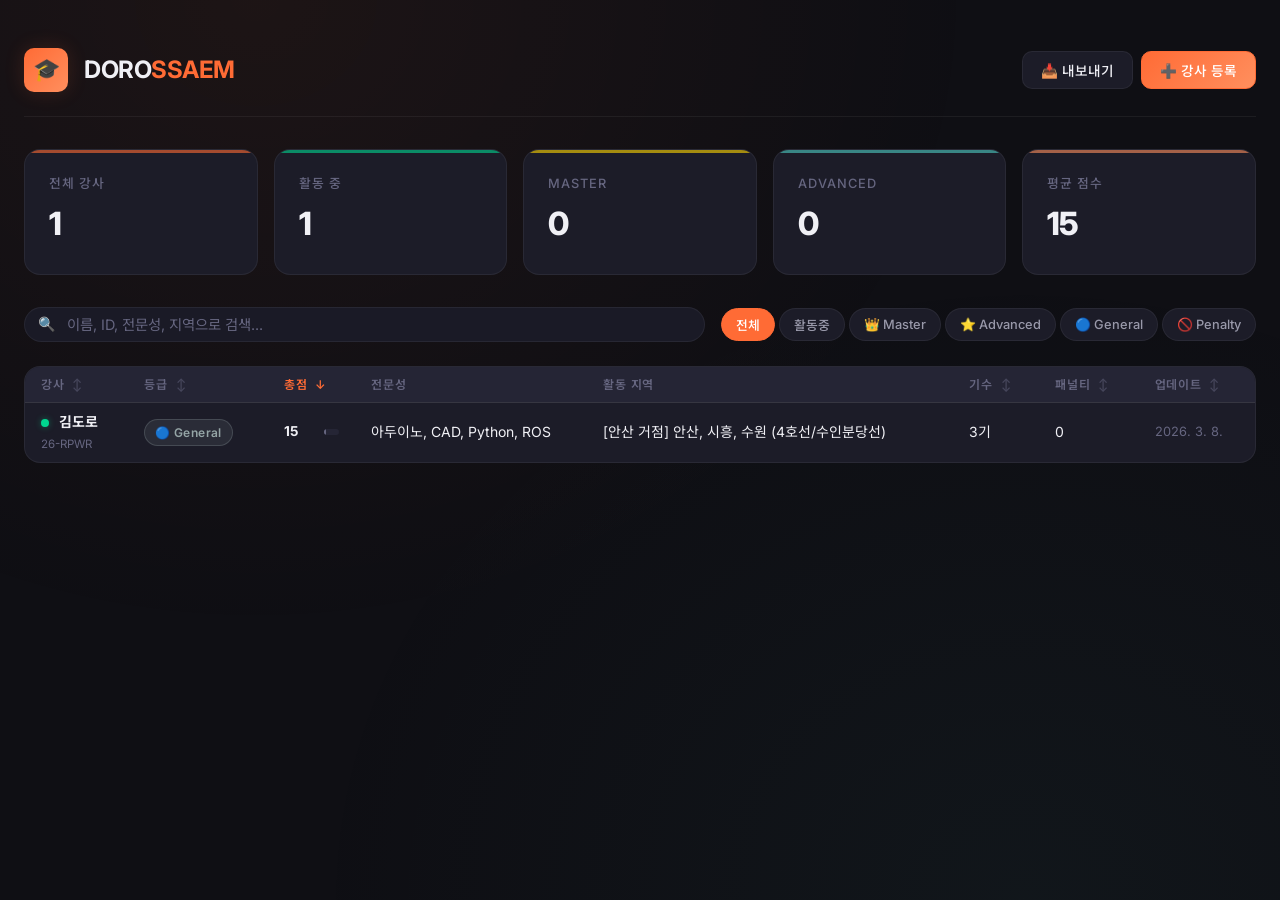
==== app/index.html @ e7f87808 "Ver 2: 프로젝트 재구성 - HTML/JS 기반 강사관리 시스템" ====
<!DOCTYPE html>
<html lang="ko">
<head>
  <meta charset="UTF-8">
  <meta name="viewport" content="width=device-width, initial-scale=1.0">
  <meta name="description" content="DORO 강사관리 시스템 Ver 2 — 강사 DB 관리 대시보드">
  <title>DOROSSAEM — 강사관리 시스템</title>
  <link rel="stylesheet" href="style.css">
  <link rel="icon" href="data:image/svg+xml,<svg xmlns='http://www.w3.org/2000/svg' viewBox='0 0 100 100'><text y='.9em' font-size='90'>🎓</text></svg>">
</head>
<body>

<div class="app-container">

  <!-- ─── Header ─── -->
  <header class="app-header">
    <div class="app-logo">
      <div class="app-logo-icon">🎓</div>
      <h1>DORO<span>SSAEM</span></h1>
    </div>
    <div class="header-actions">
      <button class="btn btn-secondary" id="btnExport">📥 내보내기</button>
      <button class="btn btn-primary" id="btnAddInstructor">➕ 강사 등록</button>
    </div>
  </header>

  <!-- ─── Stats ─── -->
  <section class="stats-bar" id="statsBar">
    <div class="stat-card" style="--stat-color: var(--color-primary)">
      <div class="stat-label">전체 강사</div>
      <div class="stat-value" id="statTotal">0</div>
    </div>
    <div class="stat-card" style="--stat-color: var(--status-active)">
      <div class="stat-label">활동 중</div>
      <div class="stat-value" id="statActive">0</div>
    </div>
    <div class="stat-card" style="--stat-color: var(--tier-master)">
      <div class="stat-label">Master</div>
      <div class="stat-value" id="statMaster">0</div>
    </div>
    <div class="stat-card" style="--stat-color: var(--tier-advanced)">
      <div class="stat-label">Advanced</div>
      <div class="stat-value" id="statAdvanced">0</div>
    </div>
    <div class="stat-card" style="--stat-color: var(--color-primary-light)">
      <div class="stat-label">평균 점수</div>
      <div class="stat-value" id="statAvg">0</div>
    </div>
  </section>

  <!-- ─── Toolbar ─── -->
  <div class="toolbar">
    <div class="search-box">
      <input type="text" id="searchInput" placeholder="이름, ID, 전문성, 지역으로 검색..." autocomplete="off">
    </div>
    <div class="filter-chips">
      <button class="chip active" data-filter="all">전체</button>
      <button class="chip" data-filter="active">활동중</button>
      <button class="chip" data-filter="Master">👑 Master</button>
      <button class="chip" data-filter="Advanced">⭐ Advanced</button>
      <button class="chip" data-filter="General">🔵 General</button>
      <button class="chip" data-filter="Penalty">🚫 Penalty</button>
    </div>
  </div>

  <!-- ─── Table ─── -->
  <div class="table-container">
    <table class="data-table" id="instructorTable">
      <thead>
        <tr>
          <th data-sort="name" onclick="UI.handleSort('name')">강사 <span class="sort-arrow">↕</span></th>
          <th data-sort="tier" onclick="UI.handleSort('tier')">등급 <span class="sort-arrow">↕</span></th>
          <th data-sort="total_score" onclick="UI.handleSort('total_score')">총점 <span class="sort-arrow">↕</span></th>
          <th>전문성</th>
          <th>활동 지역</th>
          <th data-sort="first_cohort" onclick="UI.handleSort('first_cohort')">기수 <span class="sort-arrow">↕</span></th>
          <th data-sort="penalty_count" onclick="UI.handleSort('penalty_count')">패널티 <span class="sort-arrow">↕</span></th>
          <th data-sort="last_updated" onclick="UI.handleSort('last_updated')">업데이트 <span class="sort-arrow">↕</span></th>
        </tr>
      </thead>
      <tbody id="tableBody">
      </tbody>
    </table>
  </div>

</div>

<!-- ─── Add/Edit Modal ─── -->
<div class="modal-overlay" id="modalOverlay">
  <div class="modal">
    <div class="modal-header">
      <h2 id="modalTitle">강사 등록</h2>
      <button class="modal-close" id="modalClose">✕</button>
    </div>
    <form id="instructorForm">
      <input type="hidden" id="formMode" value="add">
      <input type="hidden" id="formId" value="">

      <div class="form-row">
        <div class="form-group">
          <label class="form-label" for="fieldInstructorId">고유 ID</label>
          <input class="form-input" id="fieldInstructorId" readonly>
        </div>
        <div class="form-group">
          <label class="form-label" for="fieldName">이름 *</label>
          <input class="form-input" id="fieldName" required placeholder="강사 이름">
        </div>
      </div>

      <div class="form-row">
        <div class="form-group">
          <label class="form-label" for="fieldCohort">최초 기수</label>
          <input class="form-input" id="fieldCohort" placeholder="예: 3기">
        </div>
        <div class="form-group">
          <label class="form-label" for="fieldStatus">활동 상태</label>
          <select class="form-select" id="fieldStatus">
            <option value="active">Active (활동중)</option>
            <option value="inactive">Inactive (비활동)</option>
          </select>
        </div>
      </div>

      <div class="form-group">
        <label class="form-label" for="fieldRegion">활동 지역</label>
        <input class="form-input" id="fieldRegion" placeholder="예: [안산 거점] 안산, 시흥, 수원">
      </div>

      <div class="form-group">
        <label class="form-label" for="fieldTime">활동 시간</label>
        <input class="form-input" id="fieldTime" placeholder="예: 오전-월,화,목 / 오후-화,수,목,금,토">
      </div>

      <div class="form-group">
        <label class="form-label" for="fieldSpecialty">전문성</label>
        <input class="form-input" id="fieldSpecialty" placeholder="예: 아두이노, CAD, Python, ROS">
      </div>

      <div class="form-actions">
        <button type="button" class="btn btn-secondary" onclick="UI.closeModal()">취소</button>
        <button type="submit" class="btn btn-primary">💾 저장</button>
      </div>
    </form>
  </div>
</div>

<!-- ─── Detail Modal ─── -->
<div class="modal-overlay" id="detailOverlay">
  <div class="modal" style="max-width:720px">
    <div class="modal-header">
      <h2>강사 상세 정보</h2>
      <button class="modal-close" id="detailClose">✕</button>
    </div>
    <div id="detailContent"></div>
  </div>
</div>

<!-- ─── Toast Container ─── -->
<div class="toast-container" id="toastContainer"></div>

<script src="app.js"></script>
</body>
</html>
---- app/style.css ----
/* ===================================
   DORO 강사관리 시스템 Ver 2
   Design System & Styles
   =================================== */

@import url('https://fonts.googleapis.com/css2?family=Inter:wght@300;400;500;600;700;800&family=Noto+Sans+KR:wght@300;400;500;600;700&display=swap');

/* ─── CSS Variables ─── */
:root {
  /* Brand Colors */
  --color-primary: #FF6B35;
  --color-primary-light: #FF8F5E;
  --color-primary-dark: #E0551F;
  --color-primary-glow: rgba(255, 107, 53, 0.15);

  /* Tier Colors */
  --tier-master: #FFD700;
  --tier-master-bg: rgba(255, 215, 0, 0.12);
  --tier-advanced: #4ECDC4;
  --tier-advanced-bg: rgba(78, 205, 196, 0.12);
  --tier-general: #95A5A6;
  --tier-general-bg: rgba(149, 165, 166, 0.12);
  --tier-penalty: #E74C3C;
  --tier-penalty-bg: rgba(231, 76, 60, 0.12);

  /* Dark Theme */
  --bg-primary: #0F0F14;
  --bg-secondary: #16161E;
  --bg-card: #1C1C28;
  --bg-card-hover: #22222F;
  --bg-elevated: #252535;
  --bg-input: #1A1A26;

  /* Text */
  --text-primary: #F0F0F5;
  --text-secondary: #9999AA;
  --text-muted: #666680;
  --text-inverted: #0F0F14;

  /* Borders */
  --border-color: rgba(255, 255, 255, 0.06);
  --border-hover: rgba(255, 255, 255, 0.12);
  --border-focus: var(--color-primary);

  /* Status */
  --status-active: #00D68F;
  --status-inactive: #FF6B6B;

  /* Spacing */
  --space-xs: 4px;
  --space-sm: 8px;
  --space-md: 16px;
  --space-lg: 24px;
  --space-xl: 32px;
  --space-2xl: 48px;

  /* Radius */
  --radius-sm: 6px;
  --radius-md: 10px;
  --radius-lg: 16px;
  --radius-xl: 20px;
  --radius-full: 999px;

  /* Shadows */
  --shadow-sm: 0 2px 4px rgba(0, 0, 0, 0.3);
  --shadow-md: 0 4px 12px rgba(0, 0, 0, 0.4);
  --shadow-lg: 0 8px 32px rgba(0, 0, 0, 0.5);
  --shadow-glow: 0 0 20px var(--color-primary-glow);

  /* Transitions */
  --transition-fast: 150ms ease;
  --transition-normal: 250ms ease;
  --transition-slow: 400ms cubic-bezier(0.16, 1, 0.3, 1);
}

/* ─── Reset & Base ─── */
*, *::before, *::after {
  box-sizing: border-box;
  margin: 0;
  padding: 0;
}

html {
  font-size: 16px;
  scroll-behavior: smooth;
}

body {
  font-family: 'Inter', 'Noto Sans KR', -apple-system, sans-serif;
  background: var(--bg-primary);
  color: var(--text-primary);
  line-height: 1.6;
  min-height: 100vh;
  -webkit-font-smoothing: antialiased;
}

/* ─── Background Pattern ─── */
body::before {
  content: '';
  position: fixed;
  inset: 0;
  background:
    radial-gradient(ellipse at 20% 0%, rgba(255, 107, 53, 0.06) 0%, transparent 50%),
    radial-gradient(ellipse at 80% 100%, rgba(78, 205, 196, 0.04) 0%, transparent 50%);
  pointer-events: none;
  z-index: 0;
}

/* ─── Layout ─── */
.app-container {
  position: relative;
  z-index: 1;
  max-width: 1400px;
  margin: 0 auto;
  padding: var(--space-lg);
}

/* ─── Header ─── */
.app-header {
  display: flex;
  align-items: center;
  justify-content: space-between;
  padding: var(--space-lg) 0;
  margin-bottom: var(--space-xl);
  border-bottom: 1px solid var(--border-color);
}

.app-logo {
  display: flex;
  align-items: center;
  gap: var(--space-md);
}

.app-logo-icon {
  width: 44px;
  height: 44px;
  background: linear-gradient(135deg, var(--color-primary), var(--color-primary-light));
  border-radius: var(--radius-md);
  display: flex;
  align-items: center;
  justify-content: center;
  font-size: 22px;
  box-shadow: var(--shadow-glow);
}

.app-logo h1 {
  font-size: 1.5rem;
  font-weight: 700;
  letter-spacing: -0.02em;
}

.app-logo h1 span {
  color: var(--color-primary);
}

.header-actions {
  display: flex;
  gap: var(--space-sm);
}

/* ─── Stats Bar ─── */
.stats-bar {
  display: grid;
  grid-template-columns: repeat(auto-fit, minmax(200px, 1fr));
  gap: var(--space-md);
  margin-bottom: var(--space-xl);
}

.stat-card {
  background: var(--bg-card);
  border: 1px solid var(--border-color);
  border-radius: var(--radius-lg);
  padding: var(--space-lg);
  transition: all var(--transition-normal);
  position: relative;
  overflow: hidden;
}

.stat-card::before {
  content: '';
  position: absolute;
  top: 0;
  left: 0;
  right: 0;
  height: 3px;
  background: var(--stat-color, var(--color-primary));
  opacity: 0.6;
  transition: opacity var(--transition-normal);
}

.stat-card:hover {
  transform: translateY(-2px);
  border-color: var(--border-hover);
  box-shadow: var(--shadow-md);
}

.stat-card:hover::before {
  opacity: 1;
}

.stat-label {
  font-size: 0.8rem;
  color: var(--text-muted);
  text-transform: uppercase;
  letter-spacing: 0.08em;
  font-weight: 500;
  margin-bottom: var(--space-xs);
}

.stat-value {
  font-size: 2rem;
  font-weight: 800;
  letter-spacing: -0.03em;
  color: var(--text-primary);
}

.stat-sub {
  font-size: 0.8rem;
  color: var(--text-secondary);
  margin-top: var(--space-xs);
}

/* ─── Filter/Toolbar ─── */
.toolbar {
  display: flex;
  align-items: center;
  gap: var(--space-md);
  margin-bottom: var(--space-lg);
  flex-wrap: wrap;
}

.search-box {
  flex: 1;
  min-width: 240px;
  position: relative;
}

.search-box input {
  width: 100%;
  padding: var(--space-sm) var(--space-md) var(--space-sm) 42px;
  background: var(--bg-input);
  border: 1px solid var(--border-color);
  border-radius: var(--radius-full);
  color: var(--text-primary);
  font-size: 0.9rem;
  font-family: inherit;
  transition: all var(--transition-normal);
  outline: none;
}

.search-box input:focus {
  border-color: var(--border-focus);
  box-shadow: 0 0 0 3px var(--color-primary-glow);
}

.search-box input::placeholder {
  color: var(--text-muted);
}

.search-box::before {
  content: '🔍';
  position: absolute;
  left: 14px;
  top: 50%;
  transform: translateY(-50%);
  font-size: 14px;
  pointer-events: none;
}

.filter-chips {
  display: flex;
  gap: var(--space-xs);
}

.chip {
  padding: 6px 14px;
  background: var(--bg-card);
  border: 1px solid var(--border-color);
  border-radius: var(--radius-full);
  font-size: 0.8rem;
  font-weight: 500;
  color: var(--text-secondary);
  cursor: pointer;
  transition: all var(--transition-fast);
  font-family: inherit;
  white-space: nowrap;
}

.chip:hover {
  border-color: var(--border-hover);
  color: var(--text-primary);
}

.chip.active {
  background: var(--color-primary);
  border-color: var(--color-primary);
  color: white;
}

/* ─── Buttons ─── */
.btn {
  display: inline-flex;
  align-items: center;
  gap: var(--space-sm);
  padding: 8px 18px;
  border: 1px solid var(--border-color);
  border-radius: var(--radius-md);
  font-size: 0.85rem;
  font-weight: 500;
  font-family: inherit;
  cursor: pointer;
  transition: all var(--transition-fast);
  white-space: nowrap;
}

.btn-primary {
  background: linear-gradient(135deg, var(--color-primary), var(--color-primary-light));
  border-color: var(--color-primary);
  color: white;
}

.btn-primary:hover {
  transform: translateY(-1px);
  box-shadow: var(--shadow-glow);
}

.btn-secondary {
  background: var(--bg-card);
  color: var(--text-primary);
}

.btn-secondary:hover {
  background: var(--bg-card-hover);
  border-color: var(--border-hover);
}

.btn-danger {
  background: transparent;
  border-color: var(--tier-penalty);
  color: var(--tier-penalty);
}

.btn-danger:hover {
  background: var(--tier-penalty-bg);
}

.btn-icon {
  width: 36px;
  height: 36px;
  padding: 0;
  display: flex;
  align-items: center;
  justify-content: center;
  border-radius: var(--radius-md);
}

/* ─── Table ─── */
.table-container {
  background: var(--bg-card);
  border: 1px solid var(--border-color);
  border-radius: var(--radius-lg);
  overflow: hidden;
}

.data-table {
  width: 100%;
  border-collapse: collapse;
}

.data-table thead {
  background: var(--bg-elevated);
}

.data-table th {
  padding: var(--space-sm) var(--space-md);
  font-size: 0.75rem;
  font-weight: 600;
  color: var(--text-muted);
  text-transform: uppercase;
  letter-spacing: 0.06em;
  text-align: left;
  white-space: nowrap;
  border-bottom: 1px solid var(--border-color);
  cursor: pointer;
  transition: color var(--transition-fast);
  user-select: none;
}

.data-table th:hover {
  color: var(--text-primary);
}

.data-table th.sorted {
  color: var(--color-primary);
}

.data-table th .sort-arrow {
  margin-left: 4px;
  opacity: 0.5;
}

.data-table th.sorted .sort-arrow {
  opacity: 1;
}

.data-table td {
  padding: var(--space-sm) var(--space-md);
  font-size: 0.875rem;
  border-bottom: 1px solid var(--border-color);
  vertical-align: middle;
}

.data-table tbody tr {
  transition: background var(--transition-fast);
  cursor: pointer;
}

.data-table tbody tr:hover {
  background: var(--bg-card-hover);
}

.data-table tbody tr:last-child td {
  border-bottom: none;
}

/* ─── Tier Badge ─── */
.tier-badge {
  display: inline-flex;
  align-items: center;
  gap: 4px;
  padding: 3px 10px;
  border-radius: var(--radius-full);
  font-size: 0.75rem;
  font-weight: 600;
  letter-spacing: 0.03em;
}

.tier-badge.master {
  background: var(--tier-master-bg);
  color: var(--tier-master);
  border: 1px solid rgba(255, 215, 0, 0.25);
}

.tier-badge.advanced {
  background: var(--tier-advanced-bg);
  color: var(--tier-advanced);
  border: 1px solid rgba(78, 205, 196, 0.25);
}

.tier-badge.general {
  background: var(--tier-general-bg);
  color: var(--tier-general);
  border: 1px solid rgba(149, 165, 166, 0.25);
}

.tier-badge.penalty {
  background: var(--tier-penalty-bg);
  color: var(--tier-penalty);
  border: 1px solid rgba(231, 76, 60, 0.25);
}

/* ─── Status Dot ─── */
.status-dot {
  width: 8px;
  height: 8px;
  border-radius: 50%;
  display: inline-block;
  margin-right: 6px;
}

.status-dot.active {
  background: var(--status-active);
  box-shadow: 0 0 6px rgba(0, 214, 143, 0.4);
}

.status-dot.inactive {
  background: var(--status-inactive);
}

/* ─── Score Bar ─── */
.score-bar-container {
  display: flex;
  align-items: center;
  gap: var(--space-sm);
}

.score-bar {
  flex: 1;
  height: 6px;
  background: var(--bg-elevated);
  border-radius: var(--radius-full);
  overflow: hidden;
  max-width: 80px;
}

.score-bar-fill {
  height: 100%;
  border-radius: var(--radius-full);
  transition: width var(--transition-slow);
}

.score-value {
  font-weight: 700;
  font-size: 0.85rem;
  min-width: 32px;
}

/* ─── Modal ─── */
.modal-overlay {
  position: fixed;
  inset: 0;
  background: rgba(0, 0, 0, 0.7);
  backdrop-filter: blur(4px);
  z-index: 1000;
  display: flex;
  align-items: center;
  justify-content: center;
  opacity: 0;
  visibility: hidden;
  transition: all var(--transition-normal);
}

.modal-overlay.active {
  opacity: 1;
  visibility: visible;
}

.modal {
  background: var(--bg-secondary);
  border: 1px solid var(--border-color);
  border-radius: var(--radius-xl);
  width: 90%;
  max-width: 640px;
  max-height: 85vh;
  overflow-y: auto;
  padding: var(--space-xl);
  transform: translateY(20px) scale(0.97);
  transition: transform var(--transition-slow);
}

.modal-overlay.active .modal {
  transform: translateY(0) scale(1);
}

.modal-header {
  display: flex;
  align-items: center;
  justify-content: space-between;
  margin-bottom: var(--space-lg);
}

.modal-header h2 {
  font-size: 1.25rem;
  font-weight: 700;
}

.modal-close {
  width: 32px;
  height: 32px;
  background: var(--bg-card);
  border: 1px solid var(--border-color);
  border-radius: var(--radius-sm);
  color: var(--text-secondary);
  font-size: 16px;
  cursor: pointer;
  display: flex;
  align-items: center;
  justify-content: center;
  transition: all var(--transition-fast);
}

.modal-close:hover {
  background: var(--bg-card-hover);
  color: var(--text-primary);
}

/* ─── Form ─── */
.form-group {
  margin-bottom: var(--space-md);
}

.form-label {
  display: block;
  font-size: 0.8rem;
  font-weight: 500;
  color: var(--text-secondary);
  margin-bottom: var(--space-xs);
}

.form-input, .form-select, .form-textarea {
  width: 100%;
  padding: var(--space-sm) var(--space-md);
  background: var(--bg-input);
  border: 1px solid var(--border-color);
  border-radius: var(--radius-md);
  color: var(--text-primary);
  font-size: 0.9rem;
  font-family: inherit;
  transition: all var(--transition-normal);
  outline: none;
}

.form-input:focus, .form-select:focus, .form-textarea:focus {
  border-color: var(--border-focus);
  box-shadow: 0 0 0 3px var(--color-primary-glow);
}

.form-select {
  cursor: pointer;
  appearance: none;
  background-image: url("data:image/svg+xml,%3Csvg xmlns='http://www.w3.org/2000/svg' width='12' height='12' viewBox='0 0 24 24' fill='none' stroke='%239999AA' stroke-width='2' stroke-linecap='round' stroke-linejoin='round'%3E%3Cpolyline points='6 9 12 15 18 9'%3E%3C/polyline%3E%3C/svg%3E");
  background-repeat: no-repeat;
  background-position: right 12px center;
  padding-right: 36px;
}

.form-textarea {
  resize: vertical;
  min-height: 80px;
}

.form-row {
  display: grid;
  grid-template-columns: 1fr 1fr;
  gap: var(--space-md);
}

.form-actions {
  display: flex;
  justify-content: flex-end;
  gap: var(--space-sm);
  margin-top: var(--space-lg);
  padding-top: var(--space-lg);
  border-top: 1px solid var(--border-color);
}

/* ─── Detail Panel ─── */
.detail-section {
  margin-bottom: var(--space-lg);
}

.detail-section-title {
  font-size: 0.75rem;
  font-weight: 600;
  color: var(--text-muted);
  text-transform: uppercase;
  letter-spacing: 0.08em;
  margin-bottom: var(--space-sm);
  padding-bottom: var(--space-xs);
  border-bottom: 1px solid var(--border-color);
}

.detail-grid {
  display: grid;
  grid-template-columns: 1fr 1fr;
  gap: var(--space-sm) var(--space-lg);
}

.detail-item {
  padding: var(--space-xs) 0;
}

.detail-item-label {
  font-size: 0.75rem;
  color: var(--text-muted);
}

.detail-item-value {
  font-size: 0.9rem;
  font-weight: 500;
  color: var(--text-primary);
  margin-top: 2px;
}

/* ─── Log List ─── */
.log-list {
  list-style: none;
}

.log-item {
  display: flex;
  align-items: flex-start;
  gap: var(--space-md);
  padding: var(--space-sm) 0;
  border-bottom: 1px solid var(--border-color);
}

.log-item:last-child {
  border-bottom: none;
}

.log-point {
  font-weight: 700;
  font-size: 0.85rem;
  min-width: 40px;
  text-align: right;
}

.log-point.positive { color: var(--status-active); }
.log-point.negative { color: var(--tier-penalty); }

.log-info {
  flex: 1;
}

.log-type {
  font-weight: 500;
  font-size: 0.85rem;
}

.log-meta {
  font-size: 0.75rem;
  color: var(--text-muted);
  margin-top: 2px;
}

/* ─── Tabs ─── */
.tabs {
  display: flex;
  gap: 2px;
  background: var(--bg-elevated);
  border-radius: var(--radius-md);
  padding: 3px;
  margin-bottom: var(--space-lg);
}

.tab {
  flex: 1;
  padding: 8px var(--space-md);
  background: transparent;
  border: none;
  border-radius: var(--radius-sm);
  color: var(--text-muted);
  font-size: 0.8rem;
  font-weight: 500;
  font-family: inherit;
  cursor: pointer;
  transition: all var(--transition-fast);
  text-align: center;
}

.tab:hover {
  color: var(--text-secondary);
}

.tab.active {
  background: var(--bg-card);
  color: var(--text-primary);
  box-shadow: var(--shadow-sm);
}

/* ─── Empty State ─── */
.empty-state {
  text-align: center;
  padding: var(--space-2xl);
  color: var(--text-muted);
}

.empty-state-icon {
  font-size: 3rem;
  margin-bottom: var(--space-md);
  opacity: 0.4;
}

.empty-state-text {
  font-size: 0.95rem;
}

/* ─── Toast ─── */
.toast-container {
  position: fixed;
  bottom: var(--space-lg);
  right: var(--space-lg);
  z-index: 2000;
  display: flex;
  flex-direction: column-reverse;
  gap: var(--space-sm);
}

.toast {
  background: var(--bg-elevated);
  border: 1px solid var(--border-color);
  border-radius: var(--radius-md);
  padding: var(--space-sm) var(--space-md);
  color: var(--text-primary);
  font-size: 0.85rem;
  box-shadow: var(--shadow-lg);
  animation: toastIn 0.3s ease forwards;
  min-width: 240px;
}

.toast.success { border-left: 3px solid var(--status-active); }
.toast.error { border-left: 3px solid var(--tier-penalty); }
.toast.info { border-left: 3px solid var(--color-primary); }

@keyframes toastIn {
  from { opacity: 0; transform: translateX(20px); }
  to { opacity: 1; transform: translateX(0); }
}

/* ─── Responsive ─── */
@media (max-width: 768px) {
  .app-container { padding: var(--space-md); }
  .stats-bar { grid-template-columns: repeat(2, 1fr); }
  .toolbar { flex-direction: column; }
  .search-box { min-width: unset; width: 100%; }
  .filter-chips { overflow-x: auto; width: 100%; }
  .form-row { grid-template-columns: 1fr; }
  .detail-grid { grid-template-columns: 1fr; }
  .app-header { flex-direction: column; gap: var(--space-md); align-items: flex-start; }
  .data-table { font-size: 0.8rem; }
  .data-table th, .data-table td { padding: var(--space-xs) var(--space-sm); }
}
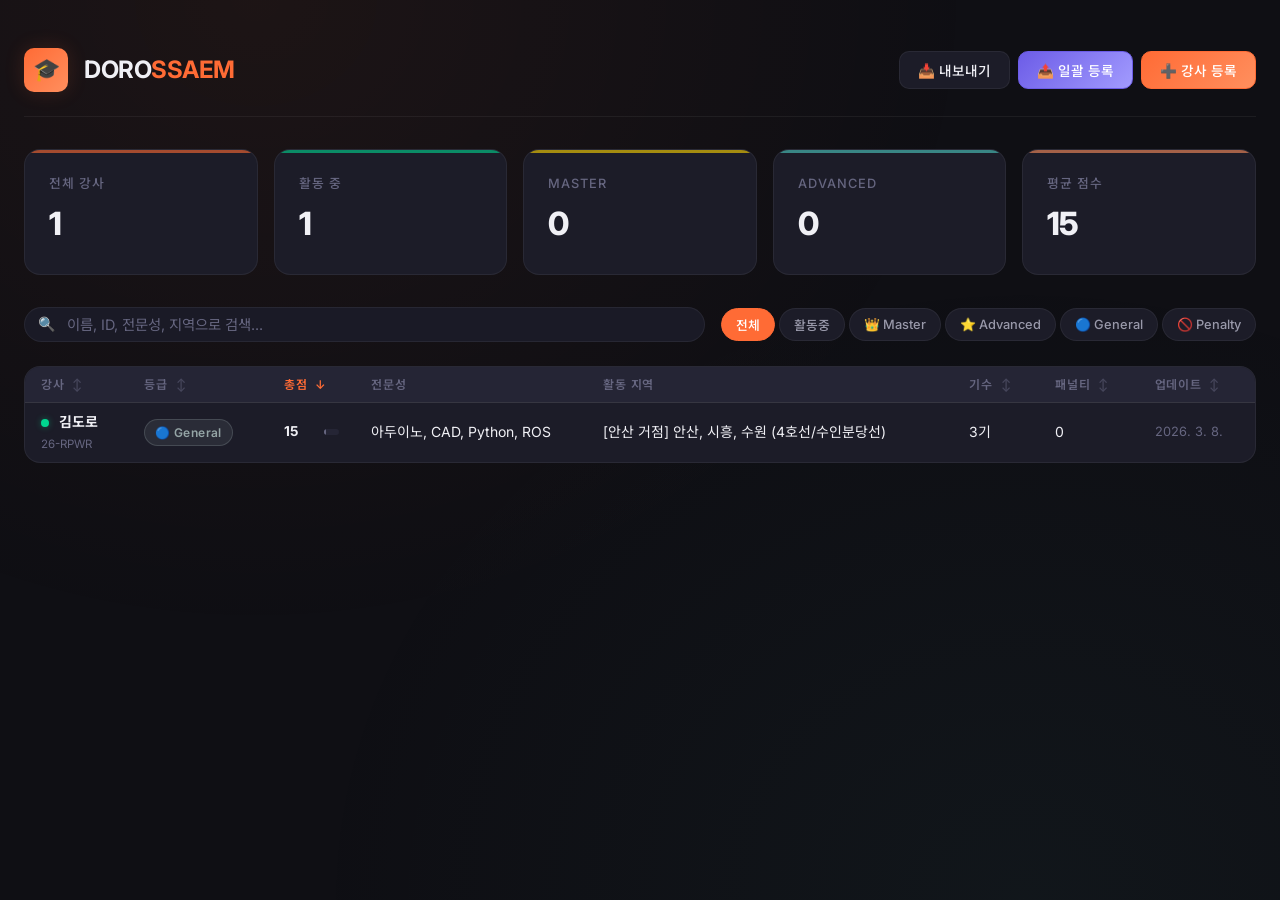
==== commit 69efaf99: "feat: add bulk upload for Excel/CSV import" ====
--- a/app/index.html
+++ b/app/index.html
@@ -20,6 +20,7 @@
     </div>
     <div class="header-actions">
       <button class="btn btn-secondary" id="btnExport">📥 내보내기</button>
+      <button class="btn btn-upload" id="btnUpload">📤 일괄 등록</button>
       <button class="btn btn-primary" id="btnAddInstructor">➕ 강사 등록</button>
     </div>
   </header>
@@ -155,9 +156,74 @@
   </div>
 </div>
 
+<!-- ─── Upload Modal ─── -->
+<div class="modal-overlay" id="uploadOverlay">
+  <div class="modal" style="max-width:900px">
+    <div class="modal-header">
+      <h2 id="uploadTitle">📤 강사 일괄 등록</h2>
+      <button class="modal-close" id="uploadClose">✕</button>
+    </div>
+    <div id="uploadContent">
+      <!-- Step 1: File Upload -->
+      <div id="uploadStep1">
+        <div class="upload-description">
+          <p>구글 폼 응답이 저장된 <strong>엑셀 파일(.xlsx)</strong> 또는 <strong>CSV 파일(.csv)</strong>을 업로드하세요.</p>
+          <p class="upload-hint">📋 구글 시트 → 파일 → 다운로드 → .xlsx 또는 .csv</p>
+        </div>
+        <div class="dropzone" id="dropzone">
+          <div class="dropzone-icon">📁</div>
+          <div class="dropzone-text">파일을 여기에 드래그하거나 클릭하세요</div>
+          <div class="dropzone-subtext">.xlsx, .xls, .csv 지원</div>
+          <input type="file" id="fileInput" accept=".xlsx,.xls,.csv" hidden>
+        </div>
+      </div>
+
+      <!-- Step 2: Column Mapping -->
+      <div id="uploadStep2" style="display:none">
+        <div class="upload-file-info" id="uploadFileInfo"></div>
+        
+        <div class="mapping-section">
+          <h3 class="mapping-title">📌 컬럼 매핑</h3>
+          <p class="mapping-desc">엑셀 열 → 강사 DB 필드를 연결해주세요. 자동 추천된 매핑을 확인하세요.</p>
+          <div class="mapping-grid" id="mappingGrid"></div>
+        </div>
+
+        <div class="preview-section">
+          <h3 class="mapping-title">👀 미리보기 <span id="previewCount" class="preview-count"></span></h3>
+          <div class="preview-table-wrap">
+            <table class="data-table preview-table" id="previewTable">
+              <thead id="previewHead"></thead>
+              <tbody id="previewBody"></tbody>
+            </table>
+          </div>
+        </div>
+
+        <div class="upload-actions">
+          <button class="btn btn-secondary" id="btnUploadBack">← 다시 선택</button>
+          <div style="display:flex;gap:var(--space-sm);align-items:center">
+            <label class="upload-option">
+              <input type="checkbox" id="chkOverwrite"> 기존 동일 이름 강사 덮어쓰기
+            </label>
+            <button class="btn btn-primary btn-lg" id="btnImport">📥 가져오기</button>
+          </div>
+        </div>
+      </div>
+
+      <!-- Step 3: Result -->
+      <div id="uploadStep3" style="display:none">
+        <div class="upload-result" id="uploadResult"></div>
+        <div class="upload-actions" style="justify-content:center">
+          <button class="btn btn-primary" id="btnUploadDone">확인</button>
+        </div>
+      </div>
+    </div>
+  </div>
+</div>
+
 <!-- ─── Toast Container ─── -->
 <div class="toast-container" id="toastContainer"></div>
 
+<script src="https://cdn.sheetjs.com/xlsx-0.20.3/package/dist/xlsx.full.min.js"></script>
 <script src="app.js"></script>
 </body>
 </html>
--- a/app/style.css
+++ b/app/style.css
@@ -796,6 +796,305 @@
 @keyframes toastIn {
   from { opacity: 0; transform: translateX(20px); }
   to { opacity: 1; transform: translateX(0); }
+}
+
+/* ─── Upload Button ─── */
+.btn-upload {
+  background: linear-gradient(135deg, #6C5CE7, #A29BFE);
+  border-color: #6C5CE7;
+  color: white;
+}
+
+.btn-upload:hover {
+  transform: translateY(-1px);
+  box-shadow: 0 0 20px rgba(108, 92, 231, 0.3);
+}
+
+.btn-lg {
+  padding: 10px 24px;
+  font-size: 0.95rem;
+  font-weight: 600;
+}
+
+/* ─── Upload Description ─── */
+.upload-description {
+  margin-bottom: var(--space-lg);
+  color: var(--text-secondary);
+  font-size: 0.9rem;
+  line-height: 1.7;
+}
+
+.upload-description strong {
+  color: var(--color-primary);
+}
+
+.upload-hint {
+  margin-top: var(--space-sm);
+  font-size: 0.82rem;
+  color: var(--text-muted);
+  background: var(--bg-card);
+  padding: var(--space-sm) var(--space-md);
+  border-radius: var(--radius-md);
+  border-left: 3px solid var(--color-primary);
+}
+
+/* ─── Dropzone ─── */
+.dropzone {
+  border: 2px dashed var(--border-hover);
+  border-radius: var(--radius-lg);
+  padding: var(--space-2xl) var(--space-lg);
+  text-align: center;
+  cursor: pointer;
+  transition: all var(--transition-normal);
+  background: var(--bg-card);
+}
+
+.dropzone:hover,
+.dropzone.dragover {
+  border-color: var(--color-primary);
+  background: var(--color-primary-glow);
+  transform: scale(1.01);
+}
+
+.dropzone-icon {
+  font-size: 3rem;
+  margin-bottom: var(--space-md);
+  transition: transform var(--transition-normal);
+}
+
+.dropzone:hover .dropzone-icon,
+.dropzone.dragover .dropzone-icon {
+  transform: scale(1.15) translateY(-4px);
+}
+
+.dropzone-text {
+  font-size: 1rem;
+  font-weight: 500;
+  color: var(--text-primary);
+  margin-bottom: var(--space-xs);
+}
+
+.dropzone-subtext {
+  font-size: 0.8rem;
+  color: var(--text-muted);
+}
+
+/* ─── Upload File Info ─── */
+.upload-file-info {
+  display: flex;
+  align-items: center;
+  gap: var(--space-md);
+  padding: var(--space-md);
+  background: var(--bg-card);
+  border: 1px solid var(--border-color);
+  border-radius: var(--radius-md);
+  margin-bottom: var(--space-lg);
+  font-size: 0.85rem;
+}
+
+.upload-file-info .file-icon {
+  font-size: 1.5rem;
+}
+
+.upload-file-info .file-name {
+  font-weight: 600;
+  color: var(--text-primary);
+}
+
+.upload-file-info .file-meta {
+  color: var(--text-muted);
+  font-size: 0.8rem;
+}
+
+/* ─── Mapping Section ─── */
+.mapping-section {
+  margin-bottom: var(--space-lg);
+}
+
+.mapping-title {
+  font-size: 0.95rem;
+  font-weight: 600;
+  margin-bottom: var(--space-sm);
+  color: var(--text-primary);
+}
+
+.mapping-desc {
+  font-size: 0.8rem;
+  color: var(--text-muted);
+  margin-bottom: var(--space-md);
+}
+
+.mapping-grid {
+  display: grid;
+  grid-template-columns: repeat(auto-fill, minmax(260px, 1fr));
+  gap: var(--space-sm);
+}
+
+.mapping-item {
+  display: flex;
+  align-items: center;
+  gap: var(--space-sm);
+  padding: var(--space-sm) var(--space-md);
+  background: var(--bg-card);
+  border: 1px solid var(--border-color);
+  border-radius: var(--radius-md);
+  transition: border-color var(--transition-fast);
+}
+
+.mapping-item:hover {
+  border-color: var(--border-hover);
+}
+
+.mapping-item .mapping-label {
+  font-size: 0.8rem;
+  font-weight: 500;
+  color: var(--text-secondary);
+  min-width: 70px;
+  white-space: nowrap;
+}
+
+.mapping-item .mapping-arrow {
+  color: var(--color-primary);
+  font-size: 0.85rem;
+  opacity: 0.6;
+}
+
+.mapping-item select {
+  flex: 1;
+  padding: 4px 8px;
+  background: var(--bg-input);
+  border: 1px solid var(--border-color);
+  border-radius: var(--radius-sm);
+  color: var(--text-primary);
+  font-size: 0.8rem;
+  font-family: inherit;
+  outline: none;
+  cursor: pointer;
+}
+
+.mapping-item select:focus {
+  border-color: var(--border-focus);
+}
+
+/* ─── Preview Section ─── */
+.preview-section {
+  margin-bottom: var(--space-lg);
+}
+
+.preview-count {
+  font-size: 0.8rem;
+  font-weight: 400;
+  color: var(--text-muted);
+  margin-left: var(--space-xs);
+}
+
+.preview-table-wrap {
+  max-height: 300px;
+  overflow: auto;
+  border: 1px solid var(--border-color);
+  border-radius: var(--radius-md);
+}
+
+.preview-table {
+  font-size: 0.8rem !important;
+}
+
+.preview-table th {
+  position: sticky;
+  top: 0;
+  z-index: 1;
+  background: var(--bg-elevated) !important;
+}
+
+.preview-table td {
+  max-width: 180px;
+  overflow: hidden;
+  text-overflow: ellipsis;
+  white-space: nowrap;
+}
+
+.preview-table tr.row-existing {
+  opacity: 0.5;
+}
+
+.preview-table .row-badge {
+  display: inline-block;
+  font-size: 0.65rem;
+  padding: 1px 6px;
+  border-radius: var(--radius-full);
+  font-weight: 600;
+  margin-left: 4px;
+}
+
+.row-badge.new {
+  background: rgba(0, 214, 143, 0.15);
+  color: var(--status-active);
+}
+
+.row-badge.exists {
+  background: rgba(255, 143, 94, 0.15);
+  color: var(--color-primary-light);
+}
+
+/* ─── Upload Actions ─── */
+.upload-actions {
+  display: flex;
+  justify-content: space-between;
+  align-items: center;
+  padding-top: var(--space-lg);
+  border-top: 1px solid var(--border-color);
+}
+
+.upload-option {
+  font-size: 0.82rem;
+  color: var(--text-secondary);
+  display: flex;
+  align-items: center;
+  gap: var(--space-xs);
+  cursor: pointer;
+}
+
+.upload-option input[type="checkbox"] {
+  accent-color: var(--color-primary);
+}
+
+/* ─── Upload Result ─── */
+.upload-result {
+  text-align: center;
+  padding: var(--space-xl);
+}
+
+.upload-result .result-icon {
+  font-size: 3.5rem;
+  margin-bottom: var(--space-md);
+}
+
+.upload-result .result-title {
+  font-size: 1.2rem;
+  font-weight: 700;
+  margin-bottom: var(--space-sm);
+}
+
+.upload-result .result-stats {
+  display: flex;
+  justify-content: center;
+  gap: var(--space-lg);
+  margin-top: var(--space-md);
+}
+
+.upload-result .result-stat {
+  text-align: center;
+}
+
+.upload-result .result-stat-value {
+  font-size: 1.8rem;
+  font-weight: 800;
+  color: var(--color-primary);
+}
+
+.upload-result .result-stat-label {
+  font-size: 0.8rem;
+  color: var(--text-muted);
 }
 
 /* ─── Responsive ─── */
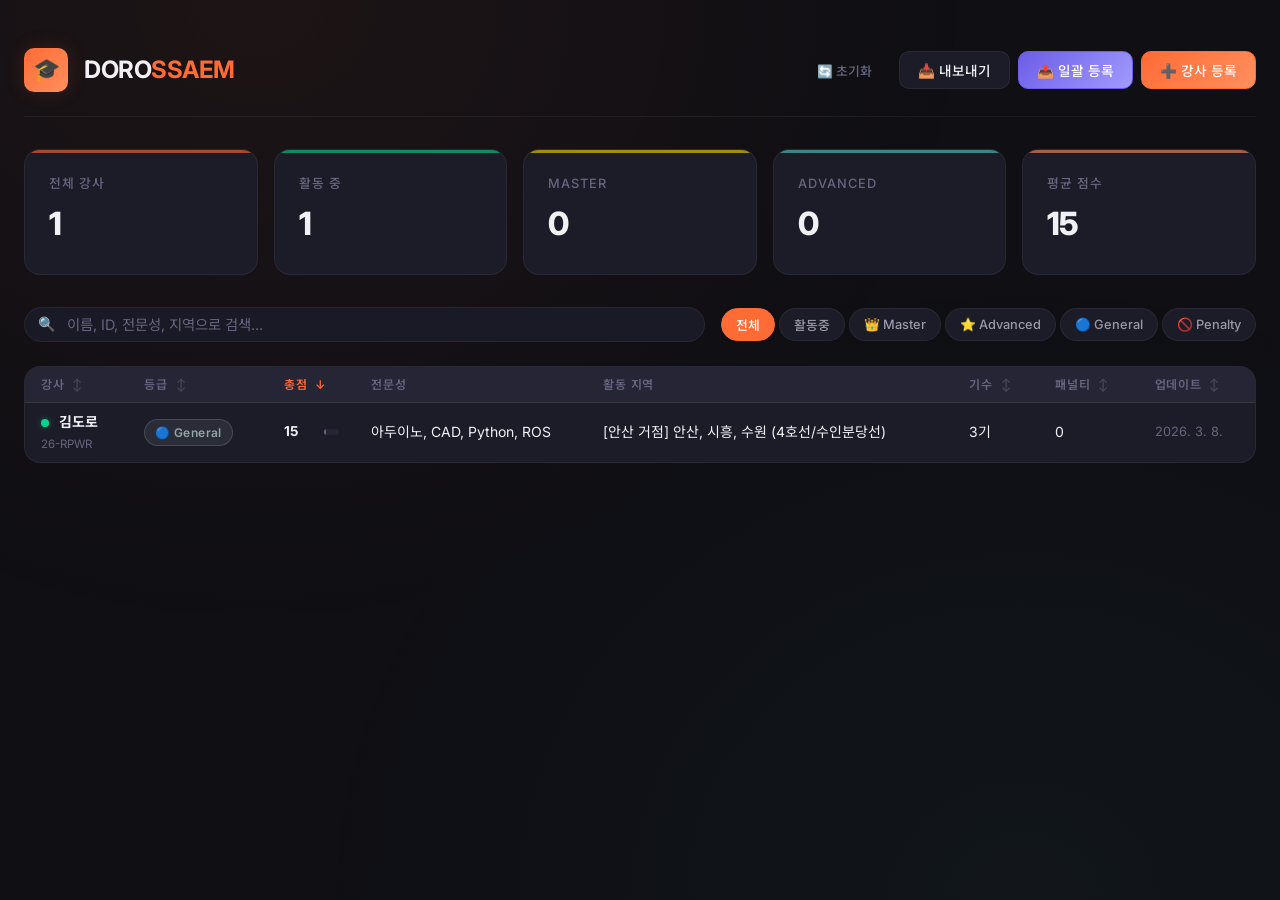
==== commit 3765af9f: "feat: add localStorage persistence for data across refreshes" ====
--- a/app/index.html
+++ b/app/index.html
@@ -19,6 +19,7 @@
       <h1>DORO<span>SSAEM</span></h1>
     </div>
     <div class="header-actions">
+      <button class="btn btn-ghost" id="btnReset" title="데이터 초기화">🔄 초기화</button>
       <button class="btn btn-secondary" id="btnExport">📥 내보내기</button>
       <button class="btn btn-upload" id="btnUpload">📤 일괄 등록</button>
       <button class="btn btn-primary" id="btnAddInstructor">➕ 강사 등록</button>
--- a/app/style.css
+++ b/app/style.css
@@ -796,6 +796,20 @@
 @keyframes toastIn {
   from { opacity: 0; transform: translateX(20px); }
   to { opacity: 1; transform: translateX(0); }
+}
+
+/* ─── Ghost Button ─── */
+.btn-ghost {
+  background: transparent;
+  border-color: transparent;
+  color: var(--text-muted);
+  font-size: 0.8rem;
+}
+
+.btn-ghost:hover {
+  color: var(--text-primary);
+  background: var(--bg-card);
+  border-color: var(--border-color);
 }
 
 /* ─── Upload Button ─── */
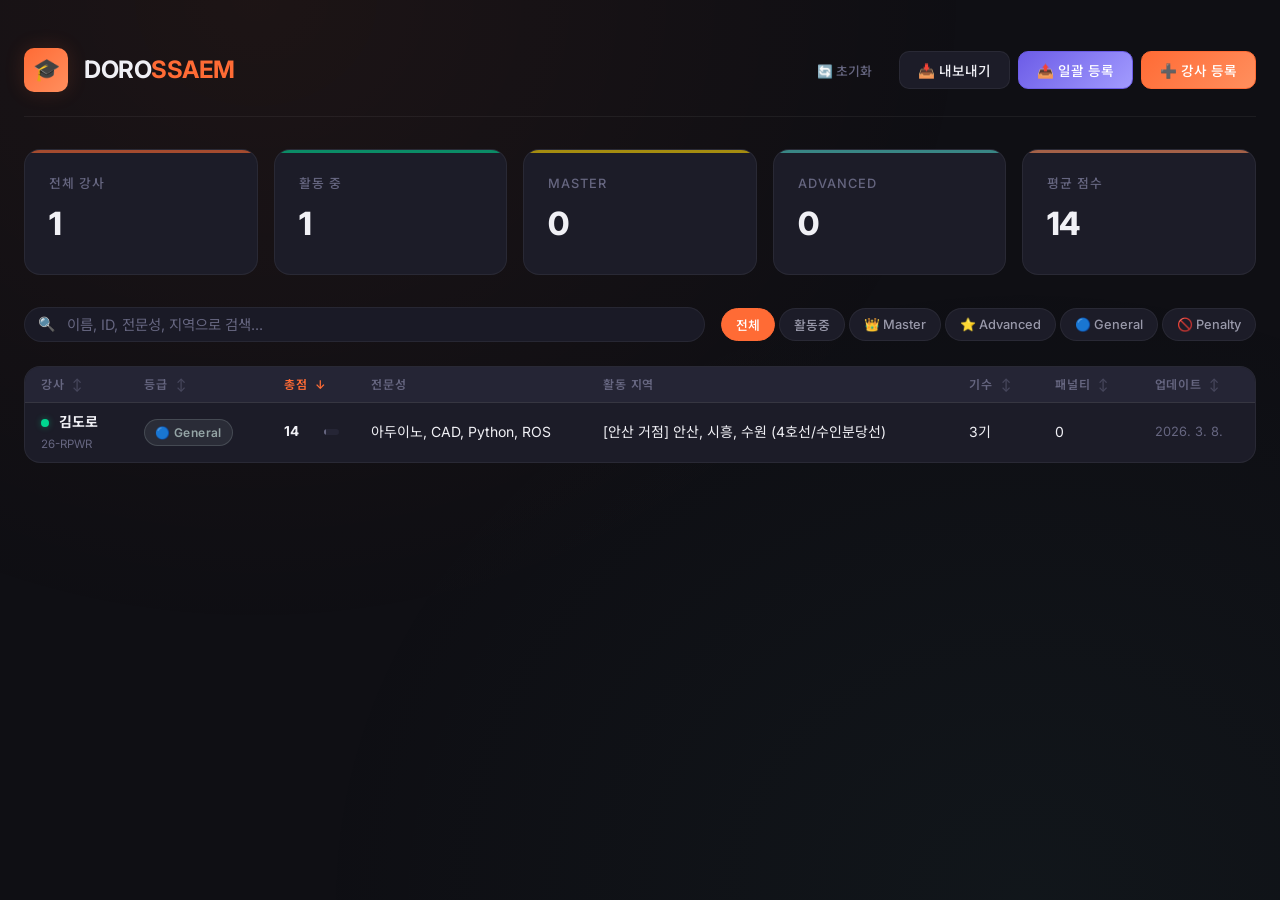
==== commit abef9596: "fix: click-to-expand score details" ====
--- a/app/index.html
+++ b/app/index.html
@@ -5,7 +5,7 @@
   <meta name="viewport" content="width=device-width, initial-scale=1.0">
   <meta name="description" content="DORO 강사관리 시스템 Ver 2 — 강사 DB 관리 대시보드">
   <title>DOROSSAEM — 강사관리 시스템</title>
-  <link rel="stylesheet" href="style.css">
+  <link rel="stylesheet" href="style.css?v=20260401">
   <link rel="icon" href="data:image/svg+xml,<svg xmlns='http://www.w3.org/2000/svg' viewBox='0 0 100 100'><text y='.9em' font-size='90'>🎓</text></svg>">
 </head>
 <body>
@@ -225,6 +225,6 @@
 <div class="toast-container" id="toastContainer"></div>
 
 <script src="https://cdn.sheetjs.com/xlsx-0.20.3/package/dist/xlsx.full.min.js"></script>
-<script src="app.js"></script>
+<script src="app.js?v=20260401"></script>
 </body>
 </html>
--- a/app/style.css
+++ b/app/style.css
@@ -1111,6 +1111,244 @@
   color: var(--text-muted);
 }
 
+/* ─── Missing Data Alert ─── */
+.missing-data-alert {
+  margin-top: var(--space-lg);
+  background: rgba(255, 167, 38, 0.08);
+  border: 1px solid rgba(255, 167, 38, 0.3);
+  border-radius: var(--radius-lg);
+  padding: var(--space-lg);
+  text-align: left;
+}
+
+.missing-alert-header {
+  display: flex;
+  align-items: center;
+  gap: var(--space-sm);
+  margin-bottom: var(--space-sm);
+}
+
+.missing-alert-icon { font-size: 1.4rem; }
+
+.missing-alert-title {
+  font-size: 1.1rem;
+  font-weight: 700;
+  color: #FFA726;
+}
+
+.missing-alert-desc {
+  color: var(--text-secondary);
+  font-size: 0.85rem;
+  margin-bottom: var(--space-md);
+}
+
+.missing-items {
+  display: flex;
+  flex-direction: column;
+  gap: var(--space-md);
+}
+
+.missing-item {
+  background: var(--bg-card);
+  border-radius: var(--radius-md);
+  padding: var(--space-md);
+}
+
+.missing-item-header {
+  display: flex;
+  justify-content: space-between;
+  align-items: center;
+  font-size: 0.88rem;
+  font-weight: 600;
+  color: var(--text-primary);
+  margin-bottom: var(--space-xs);
+}
+
+.missing-item-count {
+  color: #FFA726;
+  font-size: 0.8rem;
+  font-weight: 700;
+}
+
+.missing-item-bar {
+  height: 6px;
+  background: rgba(255, 167, 38, 0.15);
+  border-radius: 3px;
+  overflow: hidden;
+  margin-bottom: var(--space-xs);
+}
+
+.missing-item-fill {
+  height: 100%;
+  background: linear-gradient(90deg, #4ECDC4, #44B09E);
+  border-radius: 3px;
+  transition: width 0.6s ease;
+}
+
+.missing-item-desc {
+  font-size: 0.78rem;
+  color: var(--text-muted);
+}
+
+.missing-alert-action {
+  margin-top: var(--space-md);
+  padding: var(--space-sm) var(--space-md);
+  background: rgba(78, 205, 196, 0.08);
+  border-radius: var(--radius-md);
+  font-size: 0.82rem;
+  color: var(--text-secondary);
+  line-height: 1.6;
+}
+
+.missing-alert-action strong {
+  color: #4ECDC4;
+}
+
+/* ─── Sensitive Info Section ─── */
+.sensitive-section {
+  border: 1px solid rgba(255, 167, 38, 0.2);
+  border-radius: var(--radius-lg);
+  padding: var(--space-lg);
+  margin-top: var(--space-md);
+  background: rgba(255, 167, 38, 0.03);
+}
+
+.sensitive-section .detail-grid {
+  animation: fadeIn 0.3s ease;
+}
+
+.sensitive-locked {
+  display: flex;
+  flex-direction: column;
+  align-items: center;
+  padding: var(--space-xl) var(--space-lg);
+  text-align: center;
+}
+
+.sensitive-locked-icon {
+  font-size: 2.5rem;
+  margin-bottom: var(--space-sm);
+  opacity: 0.6;
+}
+
+.sensitive-locked-text {
+  color: var(--text-muted);
+  font-size: 0.88rem;
+  max-width: 300px;
+  line-height: 1.6;
+}
+
+@keyframes fadeIn {
+  from { opacity: 0; transform: translateY(6px); }
+  to { opacity: 1; transform: translateY(0); }
+}
+
+/* ─── Score Breakdown ─── */
+.score-breakdown {
+  background: rgba(255, 107, 107, 0.03);
+  border: 1px solid rgba(255, 107, 107, 0.15);
+  border-radius: var(--radius-lg);
+  padding: var(--space-lg);
+  margin-top: var(--space-md);
+}
+
+.score-rows {
+  display: flex;
+  flex-direction: column;
+  gap: var(--space-sm);
+  margin-top: var(--space-sm);
+}
+
+.score-row {
+  display: flex;
+  align-items: center;
+  gap: var(--space-md);
+}
+
+.score-row-label {
+  min-width: 120px;
+  font-size: 0.82rem;
+  color: var(--text-secondary);
+}
+
+.score-row-label small {
+  color: var(--text-muted);
+  font-size: 0.72rem;
+}
+
+.score-row-val {
+  min-width: 60px;
+  text-align: right;
+  font-size: 0.82rem;
+  font-weight: 600;
+  color: var(--text-primary);
+}
+
+.score-row[title] {
+  cursor: help;
+  padding: 6px 8px;
+  border-radius: var(--radius-sm);
+  transition: background 0.2s;
+}
+
+.score-row[title]:hover {
+  background: rgba(255, 255, 255, 0.04);
+}
+
+.score-grade-hint {
+  font-size: 0.78rem;
+  padding: 6px 10px;
+  border-radius: var(--radius-sm);
+  background: rgba(255, 255, 255, 0.03);
+  margin-bottom: var(--space-sm);
+}
+
+.score-hint {
+  font-size: 0.72rem;
+  color: var(--text-muted);
+  text-align: center;
+  margin-top: var(--space-sm);
+  padding-top: var(--space-sm);
+  border-top: 1px solid rgba(255, 255, 255, 0.05);
+}
+
+/* ─── Score Row Click-to-Expand ─── */
+.score-row-wrap { border-radius: var(--radius-sm); }
+.score-row-wrap .score-row { cursor: pointer; padding: 6px 8px; border-radius: var(--radius-sm); transition: background 0.2s; }
+.score-row-wrap .score-row:hover { background: rgba(255, 255, 255, 0.04); }
+.score-row-toggle { font-size: 0.7rem; color: var(--text-muted); transition: transform 0.2s; margin-left: 4px; }
+.score-row-wrap.open .score-row-toggle { transform: rotate(90deg); }
+.score-row-detail { max-height: 0; overflow: hidden; transition: max-height 0.3s ease, padding 0.3s; padding: 0 8px; }
+.score-row-wrap.open .score-row-detail { max-height: 200px; padding: 6px 8px 10px; }
+.sd-item { font-size: 0.75rem; color: var(--text-secondary); padding: 2px 0; border-bottom: 1px solid rgba(255, 255, 255, 0.03); }
+.sd-item:last-child { border-bottom: none; }
+.sd-empty { font-size: 0.75rem; color: var(--text-muted); font-style: italic; }
+
+/* ─── Auto-calc Info ─── */
+.mapping-auto-info {
+  grid-column: 1 / -1;
+  background: rgba(78, 205, 196, 0.06);
+  border: 1px dashed rgba(78, 205, 196, 0.3);
+  border-radius: var(--radius-md);
+  padding: var(--space-md);
+  text-align: center;
+}
+
+.auto-info-title {
+  font-size: 0.82rem;
+  font-weight: 600;
+  color: #4ECDC4;
+  margin-bottom: var(--space-xs);
+}
+
+.auto-info-items {
+  display: flex;
+  gap: var(--space-lg);
+  justify-content: center;
+  font-size: 0.78rem;
+  color: var(--text-muted);
+}
+
 /* ─── Responsive ─── */
 @media (max-width: 768px) {
   .app-container { padding: var(--space-md); }
